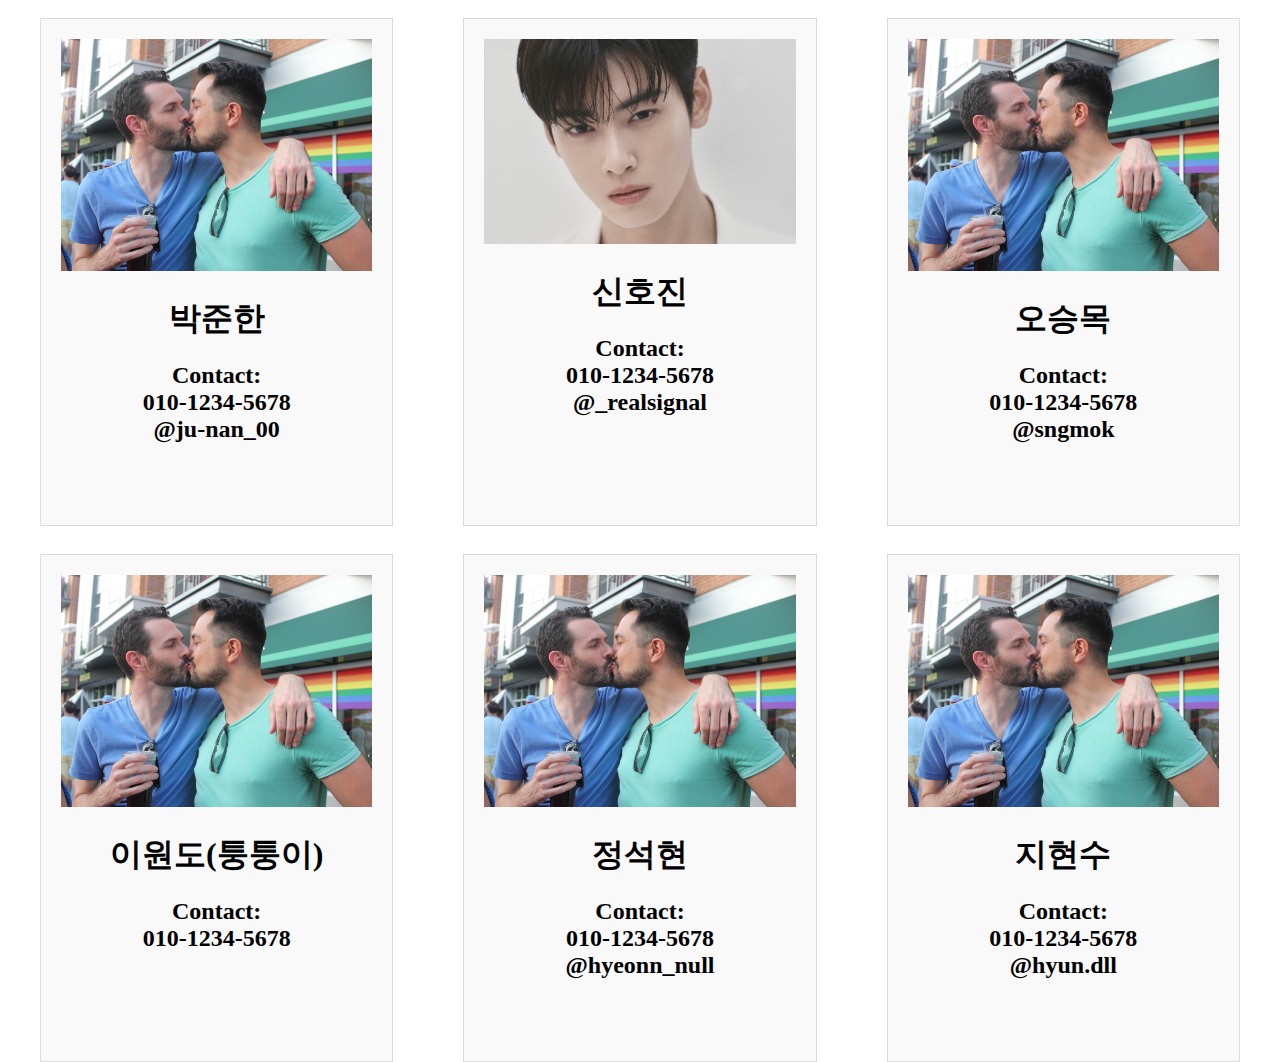
==== main/html/index.html @ 7705201d "123" ====
<!DOCTYPE html>
<html lang="en">
<head>
    <meta charset="UTF-8">
    <meta name="viewport" content="width=device-width, initial-scale=1.0">
    <link rel="stylesheet" href="index.css">
    <link rel="stylesheet" href="https://cdnjs.cloudflare.com/ajax/libs/font-awesome/6.5.1/css/all.min.css" integrity="sha512-DTOQO9RWCH3ppGqcWaEA1BIZOC6xxalwEsw9c2QQeAIftl+Vegovlnee1c9QX4TctnWMn13TZye+giMm8e2LwA==" crossorigin="anonymous" referrerpolicy="no-referrer" />
    <title>Enter6Swain</title>
</head>
<body>
    <!-- 헤더 시작 -->
    <header>
        <h1>TEAM Enter 6 Swain</h1>
        <h1>Welcome</h1>
    </header>

    <!-- 섹션 시작 -->
    <section>
        <a href="">
            <div>
                <img src="./image/junhan.jpg" alt="">
                <h1>박준한</h1>
                <h2>Contact: <br><i class="fa-solid fa-phone"></i> 010-1234-5678<br>
                <i class="fa-brands fa-instagram"></i> @ju-nan_00</h2>
            </div>
        </a>
        <a href="">
            <div>
                <img src="./image/hojin.png" alt="">
                <h1>신호진</h1>
                <h2>Contact: <br><i class="fa-solid fa-phone"></i> 010-1234-5678<br>
                <i class="fa-brands fa-instagram"></i> @_realsignal</h2>
            </div>
        </a>
        <a href="">
            <div>
                <img src="./image/junhan.jpg" alt="">
                <h1>오승목</h1>
                <h2>Contact: <br><i class="fa-solid fa-phone"></i> 010-1234-5678<br>
                <i class="fa-brands fa-instagram"></i> @sngmok</h2>   
            </div>
        </a>
        <a href="">
            <div>
                <img src="./image/junhan.jpg" alt="">
                <h1>이원도(퉁퉁이)</h1>
                <h2>Contact: <br><i class="fa-solid fa-phone"></i> 010-1234-5678<br>
            </div>
        </a>
        <a href="">
            <div>
                <img src="./image/junhan.jpg" alt="">
                <h1>정석현</h1>
                <h2>Contact: <br><i class="fa-solid fa-phone"></i> 010-1234-5678<br>
                <i class="fa-brands fa-instagram"></i> @hyeonn_null</h2>
            </div>
        </a>
        <a href="">
            <div>
                <img src="./image/junhan.jpg" alt="">
                <h1>지현수</h1>
                <h2>Contact: <br><i class="fa-solid fa-phone"></i> 010-1234-5678<br>
                <i class="fa-brands fa-instagram"></i> @hyun.dll</h2>
            </div>
        </a>
    </section>

    <!-- 푸터 시작 -->
    <footer>

    </footer>
</body>
</html>
---- main/html/index.css ----
body {
    display: flex;
    flex-direction: column;
    align-items: center;
    justify-content: center;
    height: 100vh;
    width: 1200px;
    margin: 0 auto;
}

section {
    display: grid;
    grid-template-columns: repeat(3, 1fr);
    grid-template-rows: repeat(2, auto);
    gap: 70px;
    text-align: center;
}

section a{
    text-decoration: none;
    color: inherit;
}

section div {
    border: 1px solid #ddd;
    padding: 20px;
    background-color: #f9f9f9;
    transition: background-color 0.3s;
    height: 100%;
}

section div:hover{
    background-color: #e0e0e0;
    
}

section div img{
    width: 100%;
    height: auto;
}
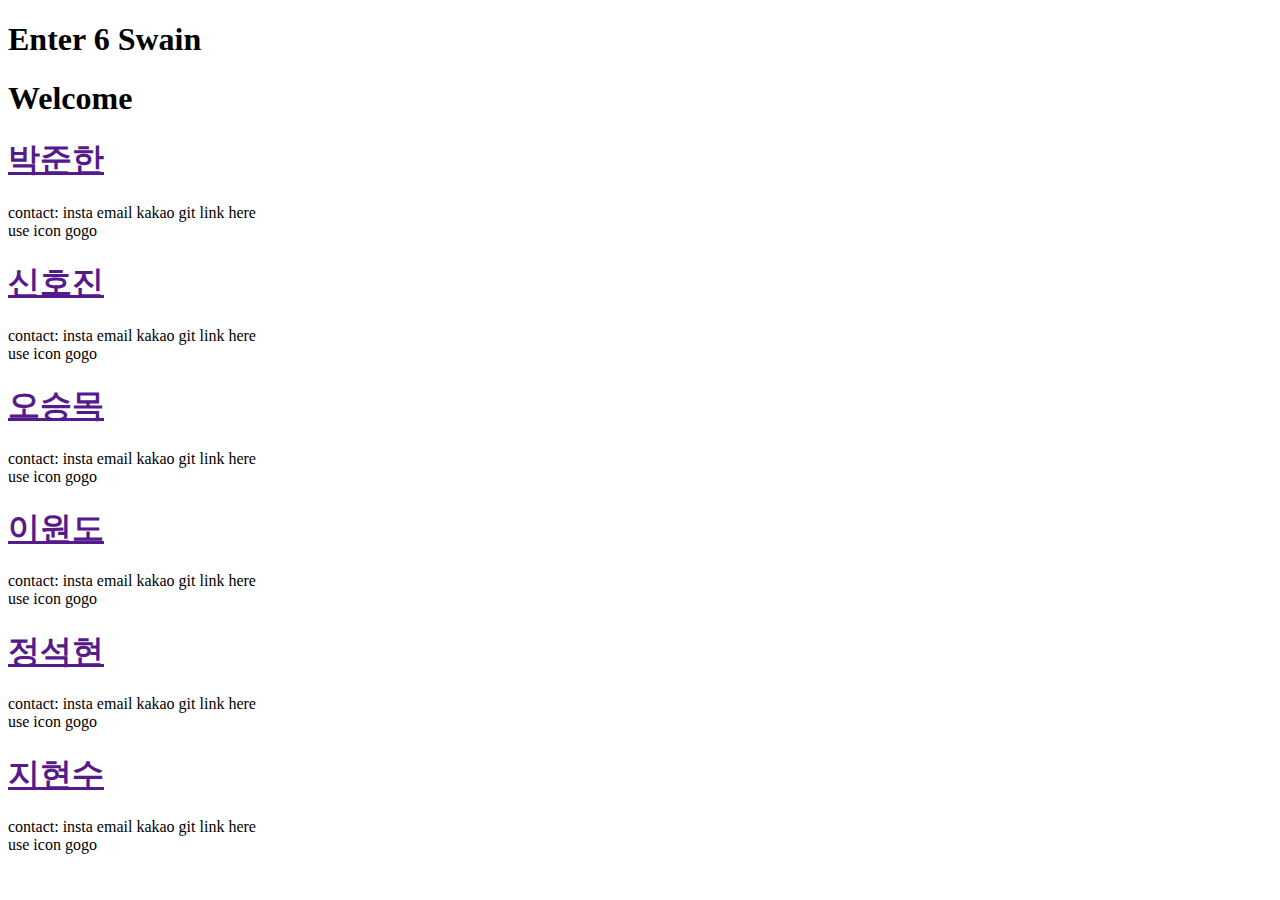
==== commit fe7e383b: "Merge branch 'main' into HOJIN" ====
--- a/main/html/index.html
+++ b/main/html/index.html
@@ -3,69 +3,54 @@
 <head>
     <meta charset="UTF-8">
     <meta name="viewport" content="width=device-width, initial-scale=1.0">
-    <link rel="stylesheet" href="index.css">
-    <link rel="stylesheet" href="https://cdnjs.cloudflare.com/ajax/libs/font-awesome/6.5.1/css/all.min.css" integrity="sha512-DTOQO9RWCH3ppGqcWaEA1BIZOC6xxalwEsw9c2QQeAIftl+Vegovlnee1c9QX4TctnWMn13TZye+giMm8e2LwA==" crossorigin="anonymous" referrerpolicy="no-referrer" />
     <title>Enter6Swain</title>
 </head>
 <body>
-    <!-- 헤더 시작 -->
+    <!--        헤더 시작       -->
     <header>
-        <h1>TEAM Enter 6 Swain</h1>
-        <h1>Welcome</h1>
+        <h1> Enter 6 Swain </h1>
+        <h1> Welcome </h1>
     </header>
+    <!--        섹션 시작       -->
+    <section>
+        <div>
+            <div>
+                <a href="">
+                    <h1>박준한</h1>
+                    
+                </a>contact: insta email kakao git link here<br>use icon gogo
+            </div>
+            <div>
+                <a href="">
+                    <h1>신호진</h1>
+                    
+                </a>contact: insta email kakao git link here<br>use icon gogo
+            </div>
+            <div>
+                <a href="">
+                    <h1>오승목</h1>
+                </a>contact: insta email kakao git link here<br>use icon gogo
+            </div>
+            <div>
+                <a href="">
+                    <h1>이원도</h1>
+                </a>contact: insta email kakao git link here<br>use icon gogo
+            </div>
+            <div>
+                <a href="">
+                    <h1>정석현</h1>
+                </a>contact: insta email kakao git link here<br>use icon gogo
+            </div>
+            <div>
+                <a href="">
+                    <h1>지현수</h1>
+                </a>contact: insta email kakao git link here<br>use icon gogo
+            </div>
+        </div>
 
-    <!-- 섹션 시작 -->
-    <section>
-        <a href="">
-            <div>
-                <img src="./image/junhan.jpg" alt="">
-                <h1>박준한</h1>
-                <h2>Contact: <br><i class="fa-solid fa-phone"></i> 010-1234-5678<br>
-                <i class="fa-brands fa-instagram"></i> @ju-nan_00</h2>
-            </div>
-        </a>
-        <a href="">
-            <div>
-                <img src="./image/hojin.png" alt="">
-                <h1>신호진</h1>
-                <h2>Contact: <br><i class="fa-solid fa-phone"></i> 010-1234-5678<br>
-                <i class="fa-brands fa-instagram"></i> @_realsignal</h2>
-            </div>
-        </a>
-        <a href="">
-            <div>
-                <img src="./image/junhan.jpg" alt="">
-                <h1>오승목</h1>
-                <h2>Contact: <br><i class="fa-solid fa-phone"></i> 010-1234-5678<br>
-                <i class="fa-brands fa-instagram"></i> @sngmok</h2>   
-            </div>
-        </a>
-        <a href="">
-            <div>
-                <img src="./image/junhan.jpg" alt="">
-                <h1>이원도(퉁퉁이)</h1>
-                <h2>Contact: <br><i class="fa-solid fa-phone"></i> 010-1234-5678<br>
-            </div>
-        </a>
-        <a href="">
-            <div>
-                <img src="./image/junhan.jpg" alt="">
-                <h1>정석현</h1>
-                <h2>Contact: <br><i class="fa-solid fa-phone"></i> 010-1234-5678<br>
-                <i class="fa-brands fa-instagram"></i> @hyeonn_null</h2>
-            </div>
-        </a>
-        <a href="">
-            <div>
-                <img src="./image/junhan.jpg" alt="">
-                <h1>지현수</h1>
-                <h2>Contact: <br><i class="fa-solid fa-phone"></i> 010-1234-5678<br>
-                <i class="fa-brands fa-instagram"></i> @hyun.dll</h2>
-            </div>
-        </a>
     </section>
 
-    <!-- 푸터 시작 -->
+    <!--        푸터 시작       -->
     <footer>
 
     </footer>
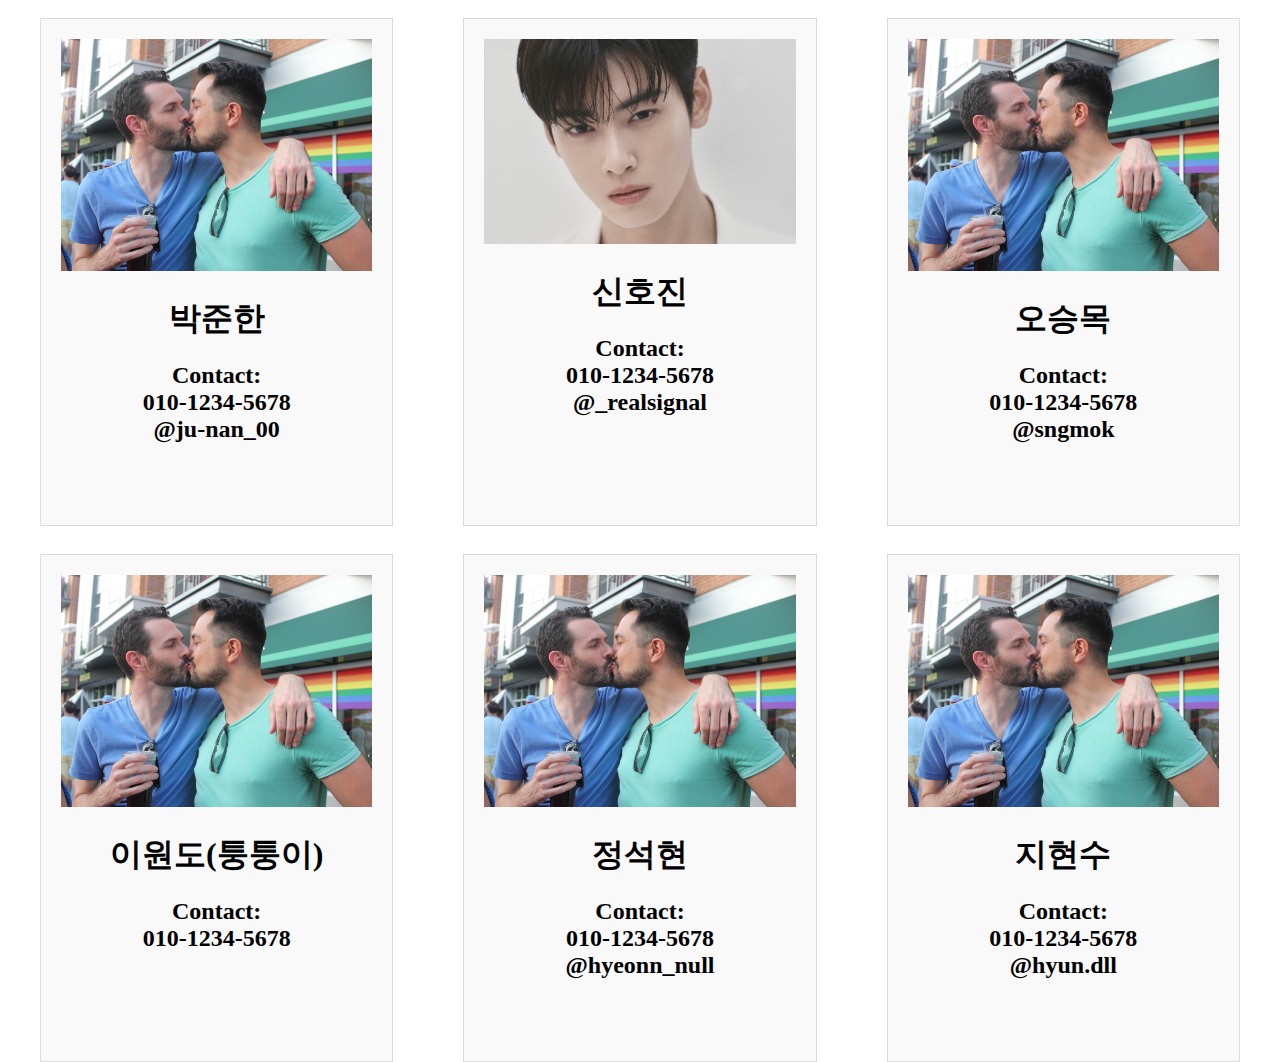
==== commit f12e8b81: "20" ====
--- a/main/html/index.html
+++ b/main/html/index.html
@@ -3,54 +3,68 @@
 <head>
     <meta charset="UTF-8">
     <meta name="viewport" content="width=device-width, initial-scale=1.0">
+    <link rel="stylesheet" href="index.css">
+    <link rel="stylesheet" href="https://cdnjs.cloudflare.com/ajax/libs/font-awesome/6.5.1/css/all.min.css" integrity="sha512-DTOQO9RWCH3ppGqcWaEA1BIZOC6xxalwEsw9c2QQeAIftl+Vegovlnee1c9QX4TctnWMn13TZye+giMm8e2LwA==" crossorigin="anonymous" referrerpolicy="no-referrer" />
     <title>Enter6Swain</title>
 </head>
 <body>
-    <!--        헤더 시작       -->
+    <!-- 헤더 시작 -->
     <header>
-        <h1> Enter 6 Swain </h1>
-        <h1> Welcome </h1>
+        <h1>TEAM Enter 6 Swain</h1>
+        <h1>Welcome</h1>
     </header>
-    <!--        섹션 시작       -->
+    <!-- 섹션 시작 -->
     <section>
-        <div>
+        <a href="">
             <div>
-                <a href="">
-                    <h1>박준한</h1>
-                    
-                </a>contact: insta email kakao git link here<br>use icon gogo
+                <img src="./image/junhan.jpg" alt="">
+                <h1>박준한</h1>
+                <h2>Contact: <br><i class="fa-solid fa-phone"></i> 010-1234-5678<br>
+                <i class="fa-brands fa-instagram"></i> @ju-nan_00</h2>
             </div>
+        </a>
+        <a href="">
             <div>
-                <a href="">
-                    <h1>신호진</h1>
-                    
-                </a>contact: insta email kakao git link here<br>use icon gogo
+                <img src="./image/hojin.png" alt="">
+                <h1>신호진</h1>
+                <h2>Contact: <br><i class="fa-solid fa-phone"></i> 010-1234-5678<br>
+                <i class="fa-brands fa-instagram"></i> @_realsignal</h2>
             </div>
+        </a>
+        <a href="">
             <div>
-                <a href="">
-                    <h1>오승목</h1>
-                </a>contact: insta email kakao git link here<br>use icon gogo
+                <img src="./image/junhan.jpg" alt="">
+                <h1>오승목</h1>
+                <h2>Contact: <br><i class="fa-solid fa-phone"></i> 010-1234-5678<br>
+                <i class="fa-brands fa-instagram"></i> @sngmok</h2>   
             </div>
+        </a>
+        <a href="">
             <div>
-                <a href="">
-                    <h1>이원도</h1>
-                </a>contact: insta email kakao git link here<br>use icon gogo
+                <img src="./image/junhan.jpg" alt="">
+                <h1>이원도(퉁퉁이)</h1>
+                <h2>Contact: <br><i class="fa-solid fa-phone"></i> 010-1234-5678<br>
             </div>
+        </a>
+        <a href="">
             <div>
-                <a href="">
-                    <h1>정석현</h1>
-                </a>contact: insta email kakao git link here<br>use icon gogo
+                <img src="./image/junhan.jpg" alt="">
+                <h1>정석현</h1>
+                <h2>Contact: <br><i class="fa-solid fa-phone"></i> 010-1234-5678<br>
+                <i class="fa-brands fa-instagram"></i> @hyeonn_null</h2>
             </div>
+        </a>
+        <a href="">
             <div>
-                <a href="">
-                    <h1>지현수</h1>
-                </a>contact: insta email kakao git link here<br>use icon gogo
+                <img src="./image/junhan.jpg" alt="">
+                <h1>지현수</h1>
+                <h2>Contact: <br><i class="fa-solid fa-phone"></i> 010-1234-5678<br>
+                <i class="fa-brands fa-instagram"></i> @hyun.dll</h2>
             </div>
-        </div>
-
+        </a>
     </section>
 
-    <!--        푸터 시작       -->
+    <!-- 푸터 시작 -->
     <footer>
 
     </footer>
--- a/main/html/index.css
+++ b/main/html/index.css
@@ -0,0 +1,40 @@
+body {
+    display: flex;
+    flex-direction: column;
+    align-items: center;
+    justify-content: center;
+    height: 100vh;
+    width: 1200px;
+    margin: 0 auto;
+}
+
+section {
+    display: grid;
+    grid-template-columns: repeat(3, 1fr);
+    grid-template-rows: repeat(2, auto);
+    gap: 70px;
+    text-align: center;
+}
+
+section a{
+    text-decoration: none;
+    color: inherit;
+}
+
+section div {
+    border: 1px solid #ddd;
+    padding: 20px;
+    background-color: #f9f9f9;
+    transition: background-color 0.3s;
+    height: 100%;
+}
+
+section div:hover{
+    background-color: #e0e0e0;
+    
+}
+
+section div img{
+    width: 100%;
+    height: auto;
+}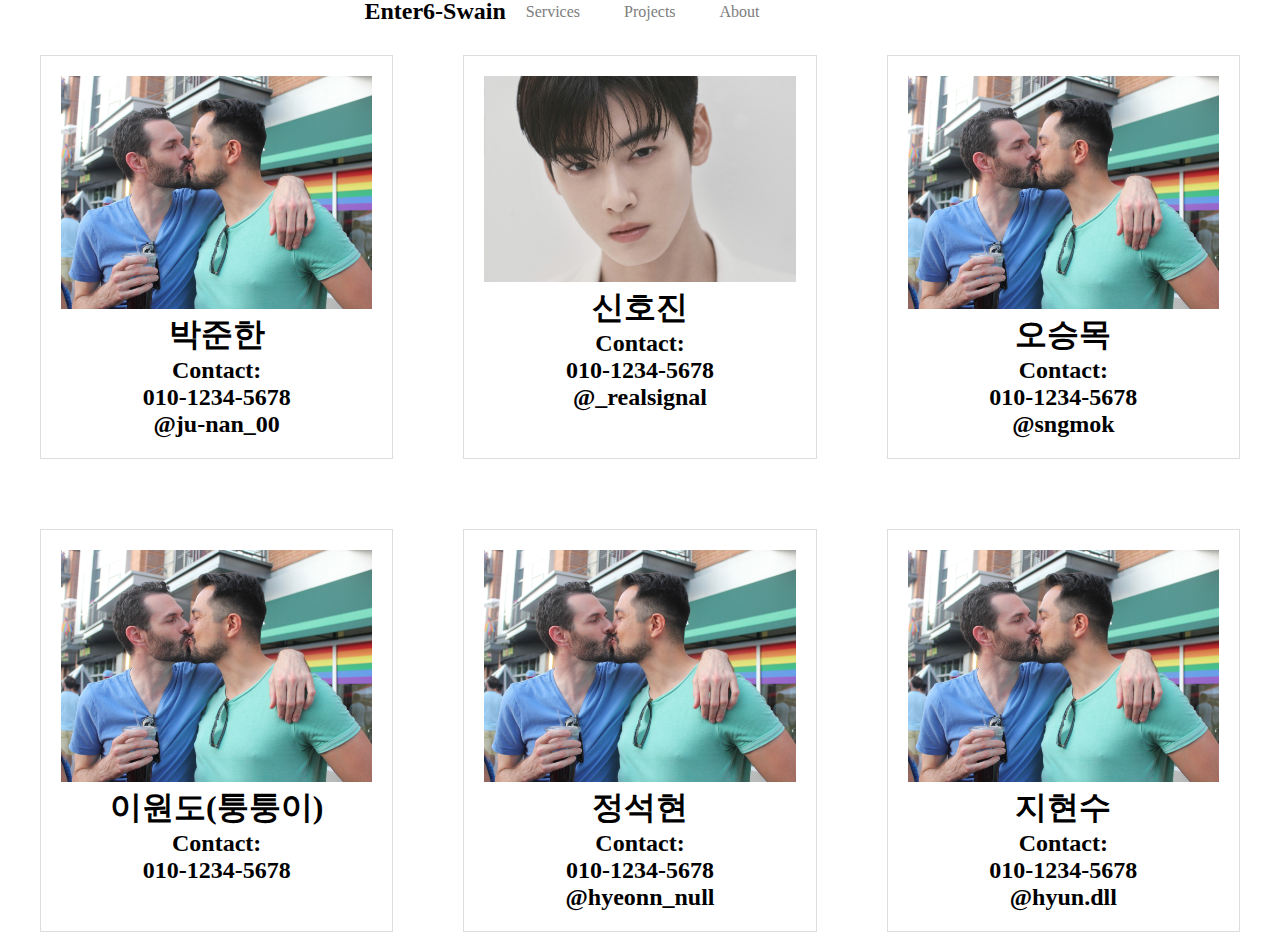
==== commit a71952c3: "12월 20일 최최종" ====
--- a/main/html/index.html
+++ b/main/html/index.html
@@ -10,8 +10,19 @@
 <body>
     <!-- 헤더 시작 -->
     <header>
-        <h1>TEAM Enter 6 Swain</h1>
-        <h1>Welcome</h1>
+        <!-- <img class="logo" src="" alt="logo"> -->
+        <h2 class="logo">Enter6-Swain</h2>
+        <nav>
+            <ul class="nav_links">
+                <li><a href="#">Services</a></li>
+                <li><a href="#">Projects</a></li>
+                <li><a href="#">About</a></li>
+            </ul>
+        </nav>
+        <nav>
+            <button class="google" href="#"><i class="fa-brands fa-google"></i></button>
+            <button href="#"><i class="fa-brands fa-instagram"></i></button>
+        </nav>
     </header>
     <!-- 섹션 시작 -->
     <section>
--- a/main/html/index.css
+++ b/main/html/index.css
@@ -1,3 +1,10 @@
+/* 모든 요소 초기화 */
+* {
+    margin: 0;
+    padding: 0;
+    box-sizing: border-box;
+}
+
 body {
     display: flex;
     flex-direction: column;
@@ -24,7 +31,7 @@
 section div {
     border: 1px solid #ddd;
     padding: 20px;
-    background-color: #f9f9f9;
+    background-color: inherit;
     transition: background-color 0.3s;
     height: 100%;
 }
@@ -37,4 +44,54 @@
 section div img{
     width: 100%;
     height: auto;
+}
+
+a, a:link, a:visited {
+    text-decoration: none;
+    color: inherit;
+}
+li {
+    list-style: none;
+}
+/* 모든 요소 초기화 */
+li, a, button{
+    text-decoration: none;
+    color: #7d7d7d;
+}
+
+header {
+    display: flex;
+    justify-content: space-between;
+    align-items: center;
+    padding: 30px 10%;
+}
+.logo{
+    color: #000;
+    cursor: pointer;
+}
+header .header-left ul {
+    display: flex;
+}
+.nav_links{
+    list-style: none;
+}
+.nav_links li{
+    display: inline-block;
+    padding: 0 20px;
+}
+.nav_links li a{
+    transition: all 0.3s ease 0s;
+}
+.nav_links li a:hover{
+    color: #eee;
+    border-radius: 50px;
+    padding: 15px;
+    background-color: rgba(0, 136, 169, 0.8);
+}
+button {
+    margin-left: 16px;
+    padding: 9px 25px;
+    border: none;
+    cursor: pointer;
+    background-color: #fff;
 }